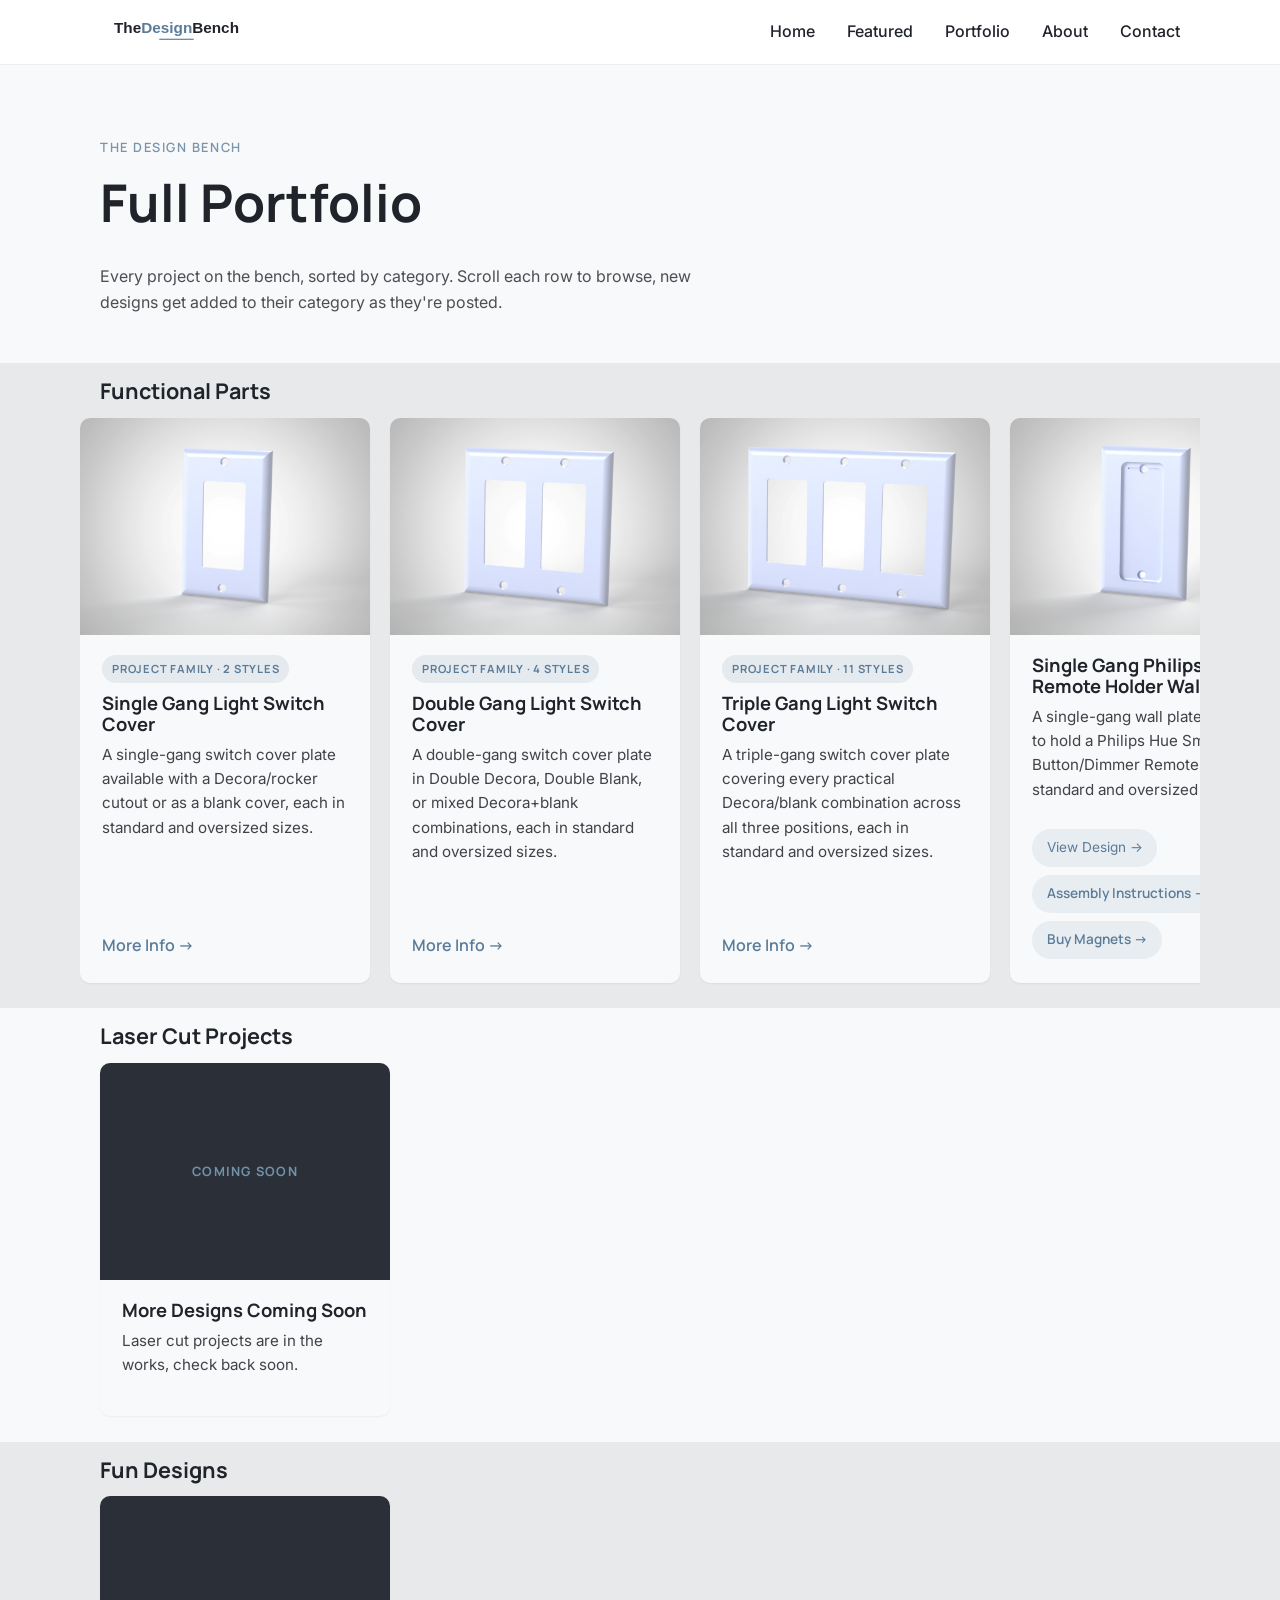
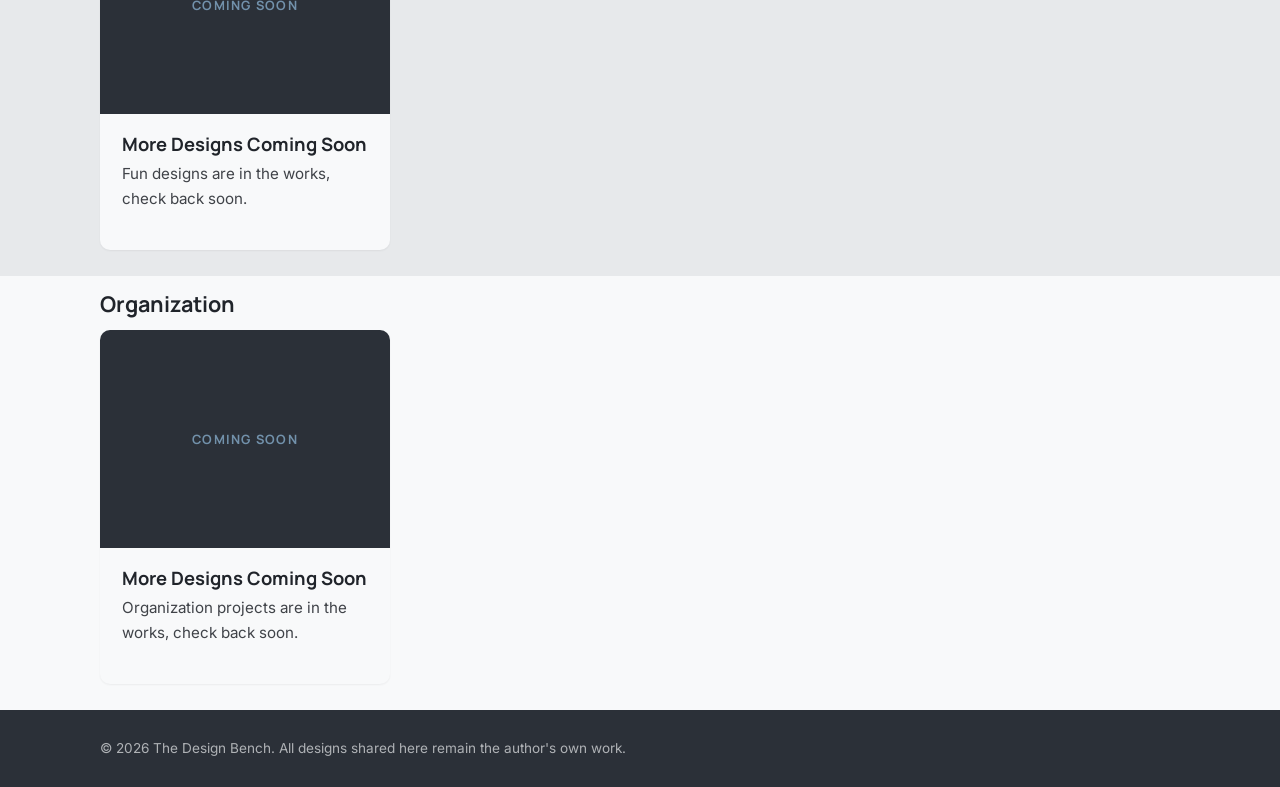
==== portfolio.html @ 6ef4372c "Style View Design/Assembly Instructions/Buy Magnets as separated pill buttons Add a .card-actions co" ====
<!DOCTYPE html>
<html lang="en">
<head>
  <meta charset="UTF-8">
  <meta name="viewport" content="width=device-width, initial-scale=1.0">
  <title>Full Portfolio — The Design Bench</title>
  <meta name="description" content="Every Design Bench project, organized by category — functional parts, laser cuts, fun designs, and organization.">

  <!-- Keep this <head> in sync with index.html (favicon + font links) -->
  <link rel="icon" type="image/svg+xml" href="assets/favicon.svg">
  <link rel="icon" type="image/x-icon" href="assets/favicon.ico">

  <link rel="preconnect" href="https://fonts.googleapis.com">
  <link rel="preconnect" href="https://fonts.gstatic.com" crossorigin>
  <link href="https://fonts.googleapis.com/css2?family=Manrope:wght@500;600;700&family=Inter:wght@400;500;600&display=swap" rel="stylesheet">

  <link rel="stylesheet" href="style.css">
</head>
<body>

  <!-- =========================== HEADER =========================== -->
  <!-- Same header as index.html, but nav links point back to index.html's
       anchor sections since this is a separate page. Keep both headers
       in sync if you change nav items. -->
  <header class="site-header">
    <div class="wrap header-inner">
      <a href="index.html" class="brand" aria-label="The Design Bench — home">
        <img src="assets/logo.svg" alt="The Design Bench" class="brand-logo" width="400" height="120">
      </a>

      <button class="nav-toggle" id="navToggle" aria-expanded="false" aria-controls="siteNav" aria-label="Toggle navigation menu">
        <span></span><span></span><span></span>
      </button>

      <nav class="site-nav" id="siteNav">
        <a href="index.html#home">Home</a>
        <a href="index.html#projects">Featured</a>
        <a href="portfolio.html" aria-current="page">Portfolio</a>
        <a href="index.html#about">About</a>
        <a href="index.html#contact">Contact</a>
      </nav>
    </div>
  </header>

  <main>

    <section class="portfolio-hero">
      <div class="wrap">
        <p class="eyebrow">The Design Bench</p>
        <h1>Full Portfolio</h1>
        <p>Every project on the bench, sorted by category. Scroll each row to browse, new designs get added to their category as they're posted.</p>
      </div>
    </section>

    <!-- ================================================================
         CATEGORY ROW — REPEATABLE COMPONENT
         ================================================================
         To add a new category, copy one entire <section class="portfolio-row">
         block (from <section> to its closing </section>) and paste it as a
         new sibling below, then:
           1. change the <h2> category name
           2. replace the cards inside .row-track with that category's projects

         Each card inside a row is the SAME project-card component used on
         the homepage (image, title, 2-3 sentence description, "View Design"
         platform picker) — copy one <article class="project-card"> block to
         add another project to a category. See index.html for the full
         breakdown of what to swap inside a card.

         MULTI-LISTING "PROJECT FAMILY" CARDS
         For a project that's really a family of many files/posts (see the
         "Light Switch Plate Family" card below), skip the platform picker
         and use a family-tag + a plain "More Info" link to a dedicated page
         under /projects/ instead — copy projects/light-switch-family.html
         for the pattern.
         ================================================================ -->

    <!-- CATEGORY: Functional Parts -->
    <section class="portfolio-row">
      <div class="wrap">
        <h2>Functional Parts</h2>
      </div>
      <div class="row-scroll">
        <div class="row-track">

          <!-- PROJECT CARD — Single Gang Light Switch Cover (family card, see
               projects/single-gang-light-switch-cover.html for the full listing) -->
          <article class="project-card">
            <div class="project-image">
              <img src="assets/images/single-gang-decora-cover.jpg" alt="Single Gang Light Switch Cover — Decora/rocker cutout render" width="800" height="600" loading="lazy">
            </div>
            <div class="project-body">
              <span class="family-tag">Project Family · 2 Styles</span>
              <h3>Single Gang Light Switch Cover</h3>
              <p class="project-desc">A single-gang switch cover plate available with a Decora/rocker cutout or as a blank cover, each in standard and oversized sizes.</p>
              <a href="projects/single-gang-light-switch-cover.html" class="project-link">More Info →</a>
            </div>
          </article>

          <!-- PROJECT CARD — Double Gang Light Switch Cover (family card, see
               projects/double-gang-light-switch-cover.html for the full listing) -->
          <article class="project-card">
            <div class="project-image">
              <img src="assets/images/double-gang-decora-cover.jpg" alt="Double Gang Light Switch Cover — Double Decora render" width="800" height="600" loading="lazy">
            </div>
            <div class="project-body">
              <span class="family-tag">Project Family · 4 Styles</span>
              <h3>Double Gang Light Switch Cover</h3>
              <p class="project-desc">A double-gang switch cover plate in Double Decora, Double Blank, or mixed Decora+blank combinations, each in standard and oversized sizes.</p>
              <a href="projects/double-gang-light-switch-cover.html" class="project-link">More Info →</a>
            </div>
          </article>

          <!-- PROJECT CARD — Triple Gang Light Switch Cover (family card, see
               projects/triple-gang-light-switch-cover.html for the full listing) -->
          <article class="project-card">
            <div class="project-image">
              <img src="assets/images/triple-gang-triple-decora-cover.jpg" alt="Triple Gang Light Switch Cover, Triple Decora render" width="800" height="600" loading="lazy">
            </div>
            <div class="project-body">
              <span class="family-tag">Project Family · 11 Styles</span>
              <h3>Triple Gang Light Switch Cover</h3>
              <p class="project-desc">A triple-gang switch cover plate covering every practical Decora/blank combination across all three positions, each in standard and oversized sizes.</p>
              <a href="projects/triple-gang-light-switch-cover.html" class="project-link">More Info →</a>
            </div>
          </article>

          <!-- PROJECT CARD — Single Gang Philips Hue Remote Holder Wall Plate
               (standalone design, single listing per platform) -->
          <article class="project-card">
            <div class="project-image">
              <img src="assets/images/single-gang-hue-remote-holder-cover.jpg" alt="Single Gang Philips Hue Remote Holder Wall Plate render" width="800" height="600" loading="lazy">
            </div>
            <div class="project-body">
              <h3>Single Gang Philips Hue Remote Holder Wall Plate</h3>
              <p class="project-desc">A single-gang wall plate designed to hold a Philips Hue Smart Button/Dimmer Remote, in standard and oversized sizes.</p>
              <div class="card-actions">
                <div class="view-design">
                  <button type="button" class="project-link view-design-btn" aria-haspopup="true" aria-expanded="false">View Design →</button>
                  <ul class="platform-menu">
                    <li><a href="https://cults3d.com/en/3d-model/home/single-gang-philips-hue-remote-holder-wall-plate" target="_blank" rel="noopener">Cults3D</a></li>
                    <li><a href="https://www.printables.com/model/1781356-single-gang-philips-hue-remote-holder-standard-ove/files" target="_blank" rel="noopener">Printables</a></li>
                    <li><a href="https://thangs.com/designer/TheDesignBench/3d-model/Single%20Gang%20Hue%20Remote%20Holder%20%28Std%2BOversized%29-1575086" target="_blank" rel="noopener">Thangs</a></li>
                  </ul>
                </div>
                <a href="assets/guides/hue-remote-magnet-assembly-guide.pdf" class="project-link" target="_blank" rel="noopener">Assembly Instructions →</a>
                <a href="https://www.amazon.ca/Magnets-Crafts-Multi-Use-Refrigerator-Whiteboards/dp/B0CQR8P3ND" class="project-link" target="_blank" rel="noopener">Buy Magnets →</a>
              </div>
            </div>
          </article>

          <!-- PROJECT CARD — Double Gang Philips Hue Remote Holder Wall Plate
               (family card, see projects/double-gang-hue-remote-holder.html
               for the full listing) -->
          <article class="project-card">
            <div class="project-image">
              <img src="assets/images/double-gang-hue-decora-cover.jpg" alt="Double Gang Philips Hue Remote Holder, Decora + Hue Holder render" width="800" height="600" loading="lazy">
            </div>
            <div class="project-body">
              <span class="family-tag">Project Family · 3 Styles</span>
              <h3>Double Gang Philips Hue Remote Holder Wall Plate</h3>
              <p class="project-desc">A double-gang wall plate combining a Philips Hue Remote holder with a blank or Decora cutout side, in standard and oversized sizes.</p>
              <a href="projects/double-gang-hue-remote-holder.html" class="project-link">More Info →</a>
            </div>
          </article>

        </div>
      </div>
    </section>

    <!-- CATEGORY: Laser Cut Projects -->
    <section class="portfolio-row">
      <div class="wrap">
        <h2>Laser Cut Projects</h2>
      </div>
      <div class="row-scroll">
        <div class="row-track">

          <!-- COMING SOON — no real laser cut projects posted yet; replace with
               real project-card entries as they're ready. -->
          <article class="project-card">
            <div class="project-image project-image--soon">
              <span class="soon-label">Coming Soon</span>
            </div>
            <div class="project-body">
              <h3>More Designs Coming Soon</h3>
              <p class="project-desc">Laser cut projects are in the works, check back soon.</p>
            </div>
          </article>

        </div>
      </div>
    </section>

    <!-- CATEGORY: Fun Designs -->
    <section class="portfolio-row">
      <div class="wrap">
        <h2>Fun Designs</h2>
      </div>
      <div class="row-scroll">
        <div class="row-track">

          <!-- COMING SOON — no real fun designs posted yet; replace with real
               project-card entries as they're ready. -->
          <article class="project-card">
            <div class="project-image project-image--soon">
              <span class="soon-label">Coming Soon</span>
            </div>
            <div class="project-body">
              <h3>More Designs Coming Soon</h3>
              <p class="project-desc">Fun designs are in the works, check back soon.</p>
            </div>
          </article>

        </div>
      </div>
    </section>

    <!-- CATEGORY: Organization -->
    <section class="portfolio-row">
      <div class="wrap">
        <h2>Organization</h2>
      </div>
      <div class="row-scroll">
        <div class="row-track">

          <!-- COMING SOON — no real organization projects posted yet; replace
               with real project-card entries as they're ready. -->
          <article class="project-card">
            <div class="project-image project-image--soon">
              <span class="soon-label">Coming Soon</span>
            </div>
            <div class="project-body">
              <h3>More Designs Coming Soon</h3>
              <p class="project-desc">Organization projects are in the works, check back soon.</p>
            </div>
          </article>

        </div>
      </div>
    </section>

  </main>

  <footer class="site-footer">
    <div class="wrap">
      <p>&copy; <span id="year"></span> The Design Bench. All designs shared here remain the author's own work.</p>
    </div>
  </footer>

  <script src="script.js"></script>
</body>
</html>
---- style.css ----
/* ==========================================================================
   The Design Bench — stylesheet
   Mobile-first. Breakpoints widen the layout as space allows.
   ========================================================================== */

:root {
  /* ---- Brand tokens ---- */
  --slate-ink: #20242A;         /* primary dark / text */
  --slate-ink-raised: #2B3038;  /* dark surface elevation */
  --bench-blue: #5B7C99;        /* accent on light backgrounds */
  --bench-blue-light: #7FA3C0;  /* accent on dark backgrounds */
  --paper: #F8F9FA;             /* primary light background */
  --paper-warm: #E7E9EB;        /* deeper off-white — section tint + text on dark */

  /* ---- Type ---- */
  --font-heading: 'Manrope', 'Segoe UI', Arial, sans-serif;
  --font-body: 'Inter', 'Segoe UI', Arial, sans-serif;

  /* ---- Layout ---- */
  --wrap-max: 1120px;
  --gutter: 1.25rem;
  --radius: 10px;
}

/* ---- Reset ---- */
*, *::before, *::after { box-sizing: border-box; }
html, body { margin: 0; padding: 0; }
img { max-width: 100%; display: block; }
a { color: inherit; }
ul { list-style: none; margin: 0; padding: 0; }

html {
  scroll-behavior: smooth;
  -webkit-text-size-adjust: 100%;
}

body {
  font-family: var(--font-body);
  background: var(--paper);
  color: var(--slate-ink);
  line-height: 1.6;
  font-size: 16px;
}

h1, h2, h3 {
  font-family: var(--font-heading);
  line-height: 1.15;
  margin: 0 0 0.6em;
  color: var(--slate-ink);
}

h1 { font-size: clamp(2rem, 5vw + 1rem, 3.25rem); }
h2 { font-size: clamp(1.5rem, 3vw + 1rem, 2.25rem); }
h3 { font-size: 1.15rem; margin-bottom: 0.4em; }

p { margin: 0 0 1em; }

.wrap {
  max-width: var(--wrap-max);
  margin: 0 auto;
  padding: 0 var(--gutter);
}

section { padding: clamp(3rem, 6vw, 5.5rem) 0; }

.eyebrow {
  font-family: var(--font-heading);
  text-transform: uppercase;
  letter-spacing: 0.12em;
  font-size: 0.8rem;
  color: var(--bench-blue);
  margin-bottom: 1rem;
  font-weight: 600;
}

.section-lede {
  max-width: 60ch;
  color: var(--slate-ink);
  opacity: 0.8;
}

/* ---- Buttons ---- */
.btn {
  display: inline-block;
  font-family: var(--font-heading);
  font-weight: 600;
  text-decoration: none;
  padding: 0.85rem 1.6rem;
  border-radius: var(--radius);
  transition: transform 0.15s ease, background-color 0.15s ease;
}

.btn-primary {
  background: var(--slate-ink);
  color: var(--paper-warm);
}

.btn-primary:hover {
  background: var(--bench-blue);
  transform: translateY(-1px);
}

/* ---- Disabled state — for CTAs that aren't live yet (e.g. email). ---- */
.btn-disabled {
  opacity: 0.55;
  cursor: not-allowed;
  pointer-events: none;
}

.btn-disabled:hover {
  transform: none;
}

/* ==========================================================================
   Header / Nav
   ========================================================================== */

.site-header {
  position: sticky;
  top: 0;
  z-index: 20;
  background: #FFFFFF;
  border-bottom: 1px solid rgba(32, 36, 42, 0.08);
}

.header-inner {
  display: flex;
  align-items: center;
  justify-content: space-between;
  padding-top: 0.55rem;
  padding-bottom: 0.55rem;
}

.brand { display: inline-flex; align-items: center; text-decoration: none; }
.brand-logo { height: 38px; width: auto; }

@media (min-width: 720px) {
  .brand-logo { height: 46px; }
}

.nav-toggle {
  display: flex;
  flex-direction: column;
  justify-content: center;
  gap: 5px;
  width: 40px;
  height: 40px;
  background: none;
  border: none;
  cursor: pointer;
  padding: 0;
}

.nav-toggle span {
  display: block;
  height: 2px;
  background: var(--slate-ink);
  border-radius: 2px;
  transition: transform 0.2s ease, opacity 0.2s ease;
}

.nav-toggle[aria-expanded="true"] span:nth-child(1) { transform: translateY(7px) rotate(45deg); }
.nav-toggle[aria-expanded="true"] span:nth-child(2) { opacity: 0; }
.nav-toggle[aria-expanded="true"] span:nth-child(3) { transform: translateY(-7px) rotate(-45deg); }

.site-nav {
  position: absolute;
  top: 100%;
  left: 0;
  right: 0;
  display: flex;
  flex-direction: column;
  background: #FFFFFF;
  border-bottom: 1px solid rgba(32, 36, 42, 0.08);
  max-height: 0;
  overflow: hidden;
  transition: max-height 0.25s ease;
}

.site-nav.is-open { max-height: 260px; }

.site-nav a {
  padding: 0.9rem var(--gutter);
  text-decoration: none;
  font-weight: 500;
  border-top: 1px solid rgba(32, 36, 42, 0.06);
}

.site-nav a:hover { color: var(--bench-blue); }

@media (min-width: 720px) {
  .nav-toggle { display: none; }

  .site-nav {
    position: static;
    flex-direction: row;
    gap: 2rem;
    max-height: none;
    overflow: visible;
    background: none;
    border: none;
  }

  .site-nav a {
    padding: 0;
    border: none;
  }
}

/* ==========================================================================
   Hero
   ========================================================================== */

.hero {
  padding-top: clamp(3.5rem, 8vw, 6rem);
  padding-bottom: clamp(3rem, 6vw, 5rem);
}

.hero-lede {
  max-width: 62ch;
  font-size: clamp(1rem, 1.5vw + 0.5rem, 1.2rem);
  color: var(--slate-ink);
  opacity: 0.85;
  margin-bottom: 2rem;
}

/* ==========================================================================
   Projects
   ========================================================================== */

.projects {
  background: var(--paper-warm);
}

.project-grid {
  margin-top: 2.5rem;
  display: grid;
  grid-template-columns: 1fr;
  gap: 1.75rem;
}

@media (min-width: 640px) {
  .project-grid { grid-template-columns: repeat(2, 1fr); }
}

@media (min-width: 980px) {
  .project-grid { grid-template-columns: repeat(3, 1fr); }
}

.project-card {
  background: var(--paper);
  border-radius: var(--radius);
  box-shadow: 0 1px 2px rgba(32, 36, 42, 0.06);
  display: flex;
  flex-direction: column;
  transition: transform 0.18s ease, box-shadow 0.18s ease;
}

.project-card:hover {
  transform: translateY(-3px);
  box-shadow: 0 10px 24px rgba(32, 36, 42, 0.12);
}

.project-image {
  aspect-ratio: 4 / 3;
  background: var(--slate-ink-raised);
  overflow: hidden;
  border-radius: var(--radius) var(--radius) 0 0;
}

.project-image img {
  width: 100%;
  height: 100%;
  object-fit: cover;
}

/* ---- "Coming soon" card — replaces placeholder cards in categories/slots
   without real content yet. No fake image or listing links, just a plain
   on-brand placeholder state. ---- */
.project-image--soon {
  display: flex;
  align-items: center;
  justify-content: center;
}

.project-image--soon .soon-label {
  font-family: var(--font-heading);
  font-weight: 700;
  font-size: 0.8rem;
  letter-spacing: 0.1em;
  text-transform: uppercase;
  color: var(--bench-blue-light);
  opacity: 0.85;
}

.project-body {
  padding: 1.25rem 1.4rem 1.5rem;
  display: flex;
  flex-direction: column;
  flex-grow: 1;
}

.project-desc {
  opacity: 0.85;
  font-size: 0.95rem;
  flex-grow: 1;
}

.project-link {
  align-self: flex-start;
  font-family: var(--font-heading);
  font-weight: 600;
  color: var(--bench-blue);
  text-decoration: none;
  margin-top: 0.5rem;
}

.project-link:hover { text-decoration: underline; }

/* ---- Card action buttons — for cards/heroes with more than one CTA
   (View Design + Assembly Instructions + Buy Magnets, etc). Plain
   stacked text links ran together with nothing to separate them, so
   these render as distinct pill buttons instead. ---- */
.card-actions {
  display: flex;
  flex-direction: column;
  align-items: flex-start;
  gap: 0.5rem;
  margin-top: 0.75rem;
}

.card-actions .view-design { margin-top: 0; }

.card-actions .project-link,
.card-actions .view-design-btn {
  display: inline-flex;
  align-items: center;
  margin-top: 0;
  padding: 0.5rem 0.9rem;
  border-radius: 999px;
  background: rgba(91, 124, 153, 0.1);
  font-size: 0.85rem;
  white-space: nowrap;
  transition: background-color 0.15s ease;
}

.card-actions .project-link:hover,
.card-actions .view-design-btn:hover {
  background: rgba(91, 124, 153, 0.2);
  text-decoration: none;
}

/* ---- "Project family" tag — for multi-listing projects that link out to
   a dedicated page (see projects/light-switch-family.html) instead of
   opening the platform picker directly. ---- */
.family-tag {
  display: inline-block;
  align-self: flex-start;
  font-family: var(--font-heading);
  font-size: 0.7rem;
  font-weight: 700;
  letter-spacing: 0.07em;
  text-transform: uppercase;
  color: var(--bench-blue);
  background: rgba(91, 124, 153, 0.12);
  padding: 0.3rem 0.6rem;
  border-radius: 999px;
  margin-bottom: 0.65rem;
}

/* ---- "View Design" platform picker ---- */
.view-design {
  position: relative;
  display: inline-block;
  margin-top: 0.5rem;
}

.view-design-btn {
  background: none;
  border: none;
  padding: 0;
  font: inherit;
  cursor: pointer;
}

.platform-menu {
  position: absolute;
  left: 0;
  top: calc(100% + 8px);
  min-width: 170px;
  background: var(--paper);
  border: 1px solid rgba(32, 36, 42, 0.1);
  border-radius: 8px;
  box-shadow: 0 12px 28px rgba(32, 36, 42, 0.16);
  padding: 0.35rem;
  margin: 0;
  opacity: 0;
  visibility: hidden;
  transform: translateY(-4px);
  transition: opacity 0.15s ease, transform 0.15s ease;
  z-index: 10;
}

.platform-menu.is-open {
  opacity: 1;
  visibility: visible;
  transform: translateY(0);
}

.platform-menu li a {
  display: block;
  padding: 0.55rem 0.75rem;
  border-radius: 6px;
  font-size: 0.92rem;
  font-family: var(--font-body);
  font-weight: 500;
  text-decoration: none;
  color: var(--slate-ink);
}

.platform-menu li a:hover {
  background: var(--paper-warm);
  color: var(--bench-blue);
}

/* ---- "See the Full Portfolio" CTA banner (spans the full grid width) ---- */
.project-card--cta {
  grid-column: 1 / -1;
  background: var(--slate-ink);
  color: var(--paper-warm);
  display: flex;
  flex-direction: column;
  align-items: flex-start;
  gap: 1.1rem;
  padding: 1.85rem 2rem;
}

.project-card--cta .project-cta-text h3 {
  color: var(--paper-warm);
  margin-bottom: 0.35rem;
}

.project-card--cta .project-cta-text .project-desc {
  opacity: 0.8;
  margin: 0;
  max-width: 55ch;
}

.btn-cta {
  background: var(--bench-blue-light);
  color: var(--slate-ink);
  white-space: nowrap;
  flex-shrink: 0;
}

.btn-cta:hover {
  background: var(--paper-warm);
}

@media (min-width: 720px) {
  .project-card--cta {
    flex-direction: row;
    align-items: center;
    justify-content: space-between;
    gap: 2rem;
  }
}

/* ==========================================================================
   About
   ========================================================================== */

.about p {
  max-width: 68ch;
}

/* ==========================================================================
   Contact
   ========================================================================== */

.contact {
  background: var(--slate-ink);
  color: var(--paper-warm);
}

.contact h2 { color: var(--paper-warm); }

.contact .section-lede {
  color: var(--paper-warm);
  opacity: 0.75;
}

.contact-actions {
  display: flex;
  flex-wrap: wrap;
  gap: 1rem;
  margin-top: 0.5rem;
}

.contact .btn-primary {
  background: var(--bench-blue-light);
  color: var(--slate-ink);
}

.contact .btn-primary:hover {
  background: var(--paper-warm);
}

.social-links {
  display: flex;
  flex-wrap: wrap;
  gap: 1.5rem;
  margin-top: 2.5rem;
  padding-top: 1.5rem;
  border-top: 1px solid rgba(245, 246, 247, 0.15);
}

.social-links a {
  text-decoration: none;
  font-weight: 500;
  color: var(--paper-warm);
  opacity: 0.85;
}

.social-links a:hover {
  color: var(--bench-blue-light);
  opacity: 1;
}

/* ==========================================================================
   Footer
   ========================================================================== */

.site-footer {
  background: var(--slate-ink-raised);
  color: var(--paper-warm);
  padding: 1.75rem 0;
  font-size: 0.85rem;
}

.site-footer p {
  margin: 0;
  opacity: 0.7;
}

/* ==========================================================================
   Portfolio page — Netflix-style horizontally scrolling category rows
   ========================================================================== */

.portfolio-hero {
  padding-top: clamp(3rem, 6vw, 4.5rem);
  padding-bottom: clamp(1.5rem, 3vw, 2rem);
}

.portfolio-hero p {
  max-width: 60ch;
  opacity: 0.8;
}

/* ---- Hero split — description next to the print spec box, side by side
   on wider screens, stacked on mobile. ---- */
.hero-split {
  display: grid;
  grid-template-columns: 1fr;
  gap: 1.5rem;
  align-items: start;
  margin-top: 1rem;
}

@media (min-width: 720px) {
  .hero-split {
    grid-template-columns: 1fr 1fr;
  }
}

.hero-split p { margin: 0; }

/* ---- Print/design spec box — for family pages that pull print settings
   out of the description into their own reference block. ---- */
.spec-box {
  background: var(--paper);
  border: 1px solid rgba(32, 36, 42, 0.1);
  border-radius: var(--radius);
  padding: 1.25rem 1.5rem;
  max-width: 46rem;
}

.hero-split .spec-box {
  margin: 0;
  max-width: none;
}

.spec-box h2 {
  font-family: var(--font-heading);
  font-size: 0.8rem;
  font-weight: 700;
  letter-spacing: 0.07em;
  text-transform: uppercase;
  color: var(--bench-blue);
  margin: 0 0 0.85rem;
}

.spec-list {
  display: grid;
  grid-template-columns: auto 1fr;
  column-gap: 1.5rem;
  row-gap: 0.5rem;
  margin: 0;
}

.spec-list dt {
  font-family: var(--font-heading);
  font-weight: 600;
  white-space: nowrap;
}

.spec-list dd {
  margin: 0;
  opacity: 0.8;
}

.portfolio-row {
  padding: 1rem 0;
}

.portfolio-row:nth-child(even) {
  background: var(--paper-warm);
}

.portfolio-row h2 {
  font-size: 1.35rem;
  margin-bottom: 0.85rem;
}

/* The scroll container itself carries the .wrap sizing (max-width + gutter
   padding) so the row's left edge always lines up with the heading above
   it, and so it always overflows consistently (guaranteeing the "scroll
   over" affordance) rather than only overflowing on narrow screens. */
.row-scroll {
  max-width: var(--wrap-max);
  margin: 0 auto;
  padding: 0 var(--gutter) 0.6rem;
  overflow-x: auto;
  /* Explicit, because leaving overflow-y unset lets browsers silently force
     it to "auto" too (the two axes aren't independent unless both are set)
     — any hairline sub-pixel overflow (hover lift, shadow bleed) was enough
     to trigger an unwanted vertical scrollbar on the row itself. */
  overflow-y: hidden;
  scroll-behavior: auto;
  /* "none" (not just "contain") also disables the native elastic bounce
     past the start/end of the row on trackpads and touch — scrollLeft 0
     is a hard stop, not a rubber-band edge. */
  overscroll-behavior-x: none;
  -webkit-overflow-scrolling: touch;
  scroll-snap-type: x proximity;
  scrollbar-width: thin;
  scrollbar-color: transparent transparent;
  transition: scrollbar-color 0.2s ease;
}

.row-scroll:hover,
.row-scroll:focus-within {
  scrollbar-color: var(--bench-blue) transparent;
}

.row-scroll::-webkit-scrollbar { height: 6px; }
.row-scroll::-webkit-scrollbar-track { background: transparent; }
.row-scroll::-webkit-scrollbar-thumb { background: transparent; border-radius: 999px; }

.row-scroll:hover::-webkit-scrollbar-thumb,
.row-scroll:focus-within::-webkit-scrollbar-thumb {
  background: var(--bench-blue);
}

.row-track {
  display: flex;
  gap: 1.25rem;
  width: max-content;
}

.row-track .project-card {
  flex: 0 0 260px;
  width: 260px;
  scroll-snap-align: start;
}

@media (min-width: 640px) {
  .row-track .project-card { flex-basis: 290px; width: 290px; }
}
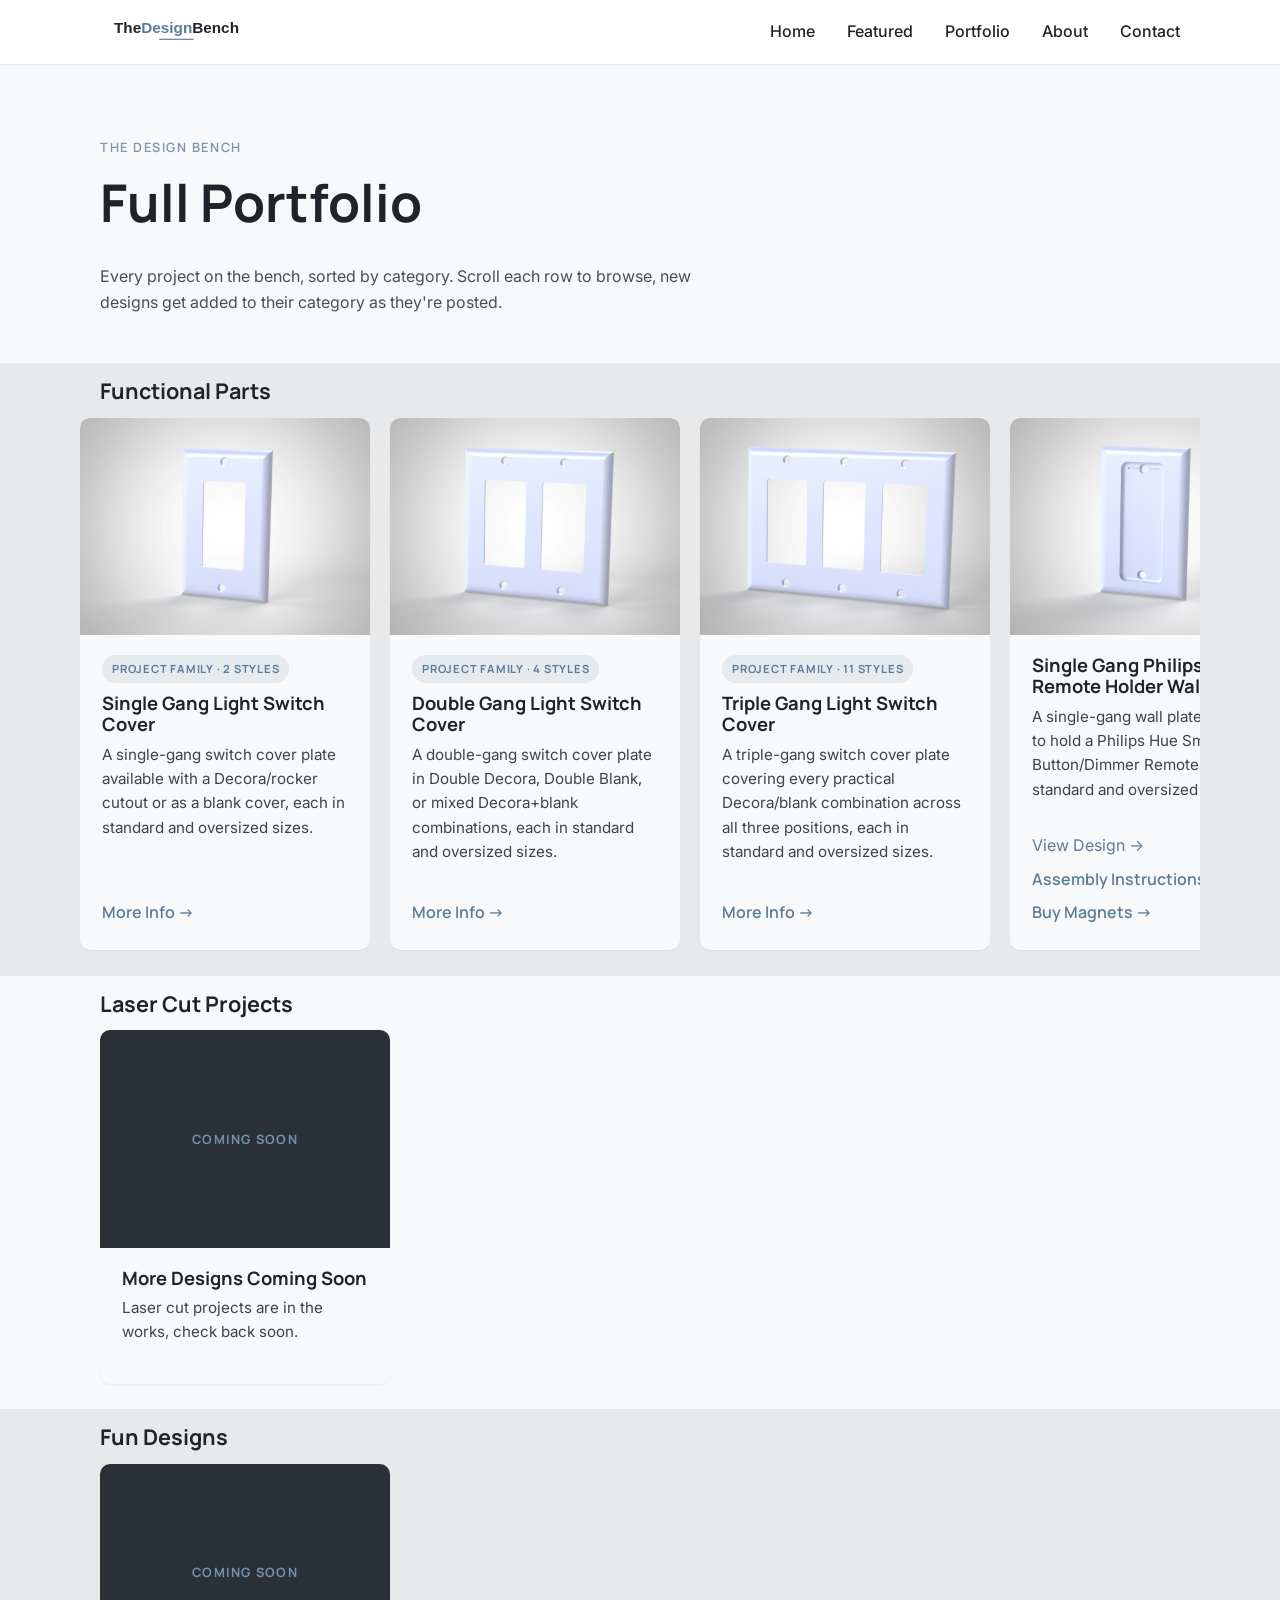
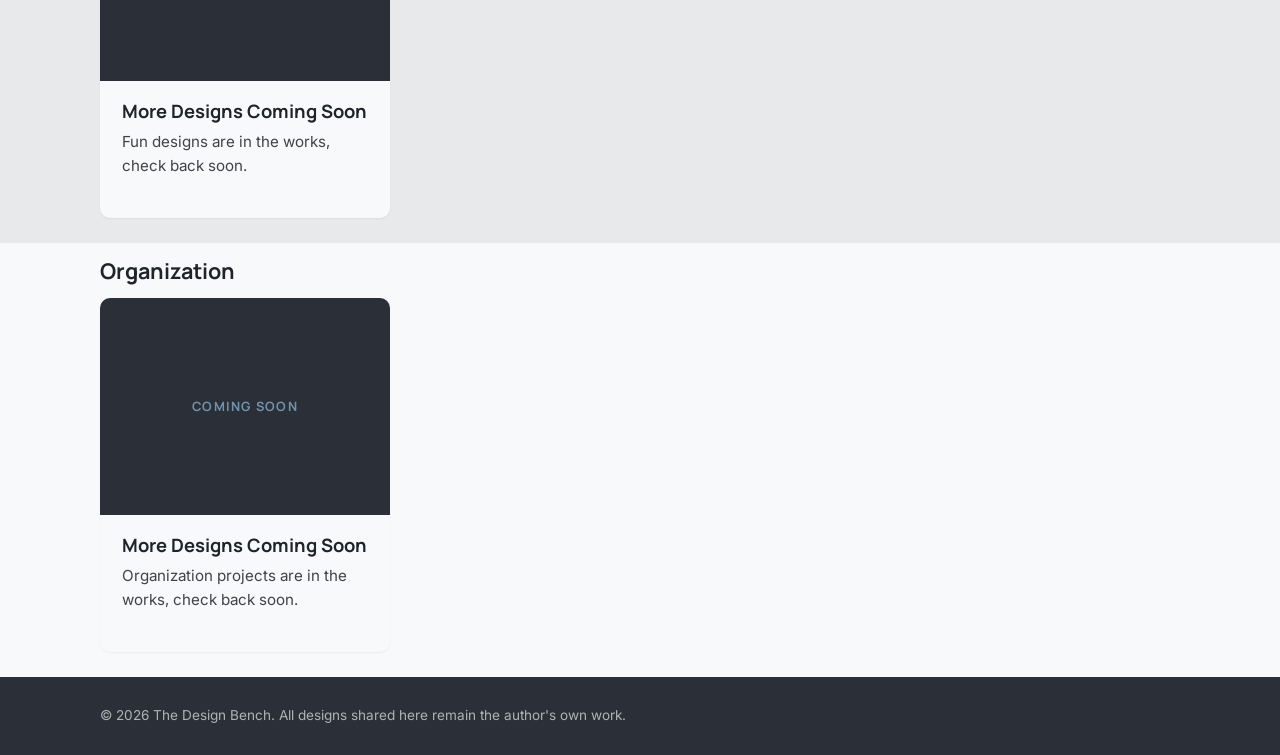
==== commit 6ea3b784: "Revert card version to plain stacked links, keep pill buttons in a row on family page - Single Gang " ====
--- a/portfolio.html
+++ b/portfolio.html
@@ -134,18 +134,16 @@
             <div class="project-body">
               <h3>Single Gang Philips Hue Remote Holder Wall Plate</h3>
               <p class="project-desc">A single-gang wall plate designed to hold a Philips Hue Smart Button/Dimmer Remote, in standard and oversized sizes.</p>
-              <div class="card-actions">
-                <div class="view-design">
-                  <button type="button" class="project-link view-design-btn" aria-haspopup="true" aria-expanded="false">View Design →</button>
-                  <ul class="platform-menu">
-                    <li><a href="https://cults3d.com/en/3d-model/home/single-gang-philips-hue-remote-holder-wall-plate" target="_blank" rel="noopener">Cults3D</a></li>
-                    <li><a href="https://www.printables.com/model/1781356-single-gang-philips-hue-remote-holder-standard-ove/files" target="_blank" rel="noopener">Printables</a></li>
-                    <li><a href="https://thangs.com/designer/TheDesignBench/3d-model/Single%20Gang%20Hue%20Remote%20Holder%20%28Std%2BOversized%29-1575086" target="_blank" rel="noopener">Thangs</a></li>
-                  </ul>
-                </div>
-                <a href="assets/guides/hue-remote-magnet-assembly-guide.pdf" class="project-link" target="_blank" rel="noopener">Assembly Instructions →</a>
-                <a href="https://www.amazon.ca/Magnets-Crafts-Multi-Use-Refrigerator-Whiteboards/dp/B0CQR8P3ND" class="project-link" target="_blank" rel="noopener">Buy Magnets →</a>
+              <div class="view-design">
+                <button type="button" class="project-link view-design-btn" aria-haspopup="true" aria-expanded="false">View Design →</button>
+                <ul class="platform-menu">
+                  <li><a href="https://cults3d.com/en/3d-model/home/single-gang-philips-hue-remote-holder-wall-plate" target="_blank" rel="noopener">Cults3D</a></li>
+                  <li><a href="https://www.printables.com/model/1781356-single-gang-philips-hue-remote-holder-standard-ove/files" target="_blank" rel="noopener">Printables</a></li>
+                  <li><a href="https://thangs.com/designer/TheDesignBench/3d-model/Single%20Gang%20Hue%20Remote%20Holder%20%28Std%2BOversized%29-1575086" target="_blank" rel="noopener">Thangs</a></li>
+                </ul>
               </div>
+              <a href="assets/guides/hue-remote-magnet-assembly-guide.pdf" class="project-link" target="_blank" rel="noopener">Assembly Instructions →</a>
+              <a href="https://www.amazon.ca/Magnets-Crafts-Multi-Use-Refrigerator-Whiteboards/dp/B0CQR8P3ND" class="project-link" target="_blank" rel="noopener">Buy Magnets →</a>
             </div>
           </article>
 
--- a/style.css
+++ b/style.css
@@ -317,15 +317,16 @@
 
 .project-link:hover { text-decoration: underline; }
 
-/* ---- Card action buttons — for cards/heroes with more than one CTA
-   (View Design + Assembly Instructions + Buy Magnets, etc). Plain
-   stacked text links ran together with nothing to separate them, so
-   these render as distinct pill buttons instead. ---- */
+/* ---- Card action buttons — for heroes with more than one CTA (View
+   Design + Assembly Instructions + Buy Magnets, etc). Plain text links
+   in a row ran together with nothing to separate them, so these render
+   as distinct pill buttons instead, wrapping to new lines as needed. ---- */
 .card-actions {
   display: flex;
-  flex-direction: column;
-  align-items: flex-start;
-  gap: 0.5rem;
+  flex-direction: row;
+  flex-wrap: wrap;
+  align-items: center;
+  gap: 0.75rem;
   margin-top: 0.75rem;
 }
 
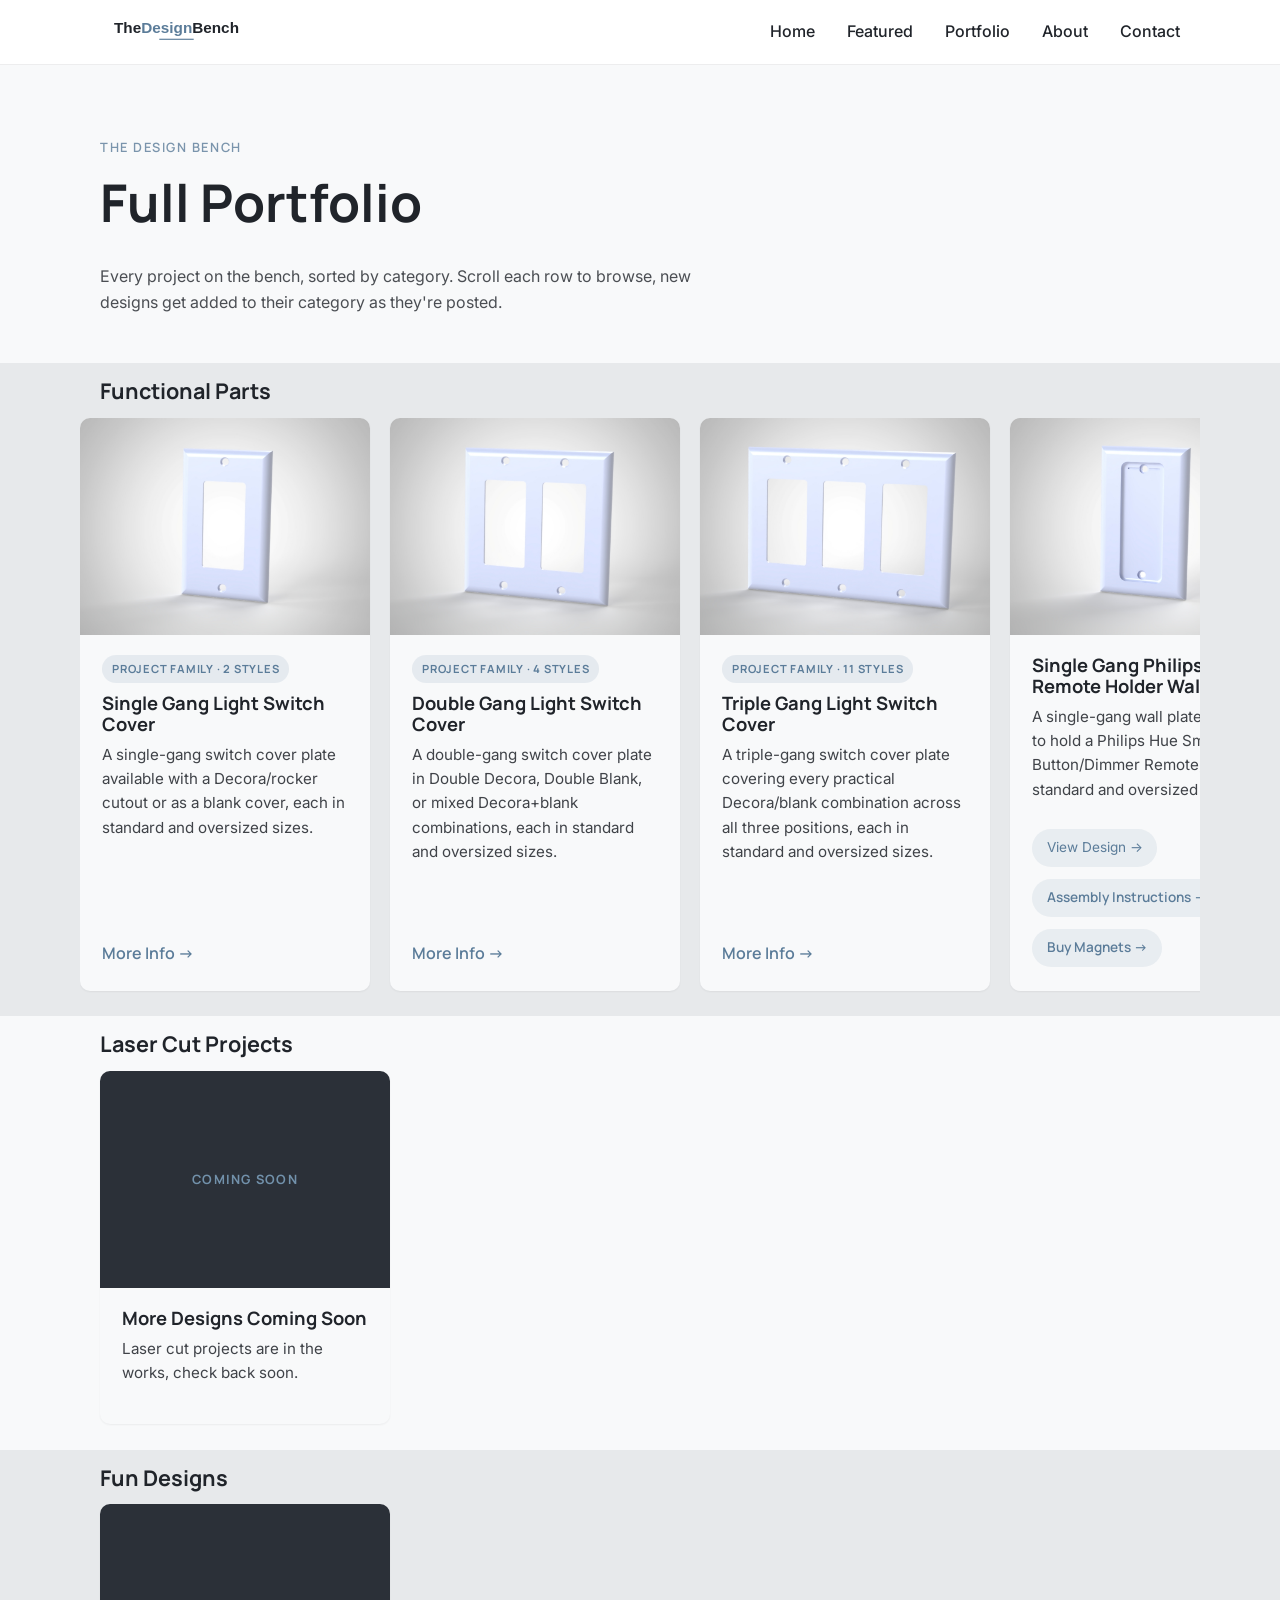
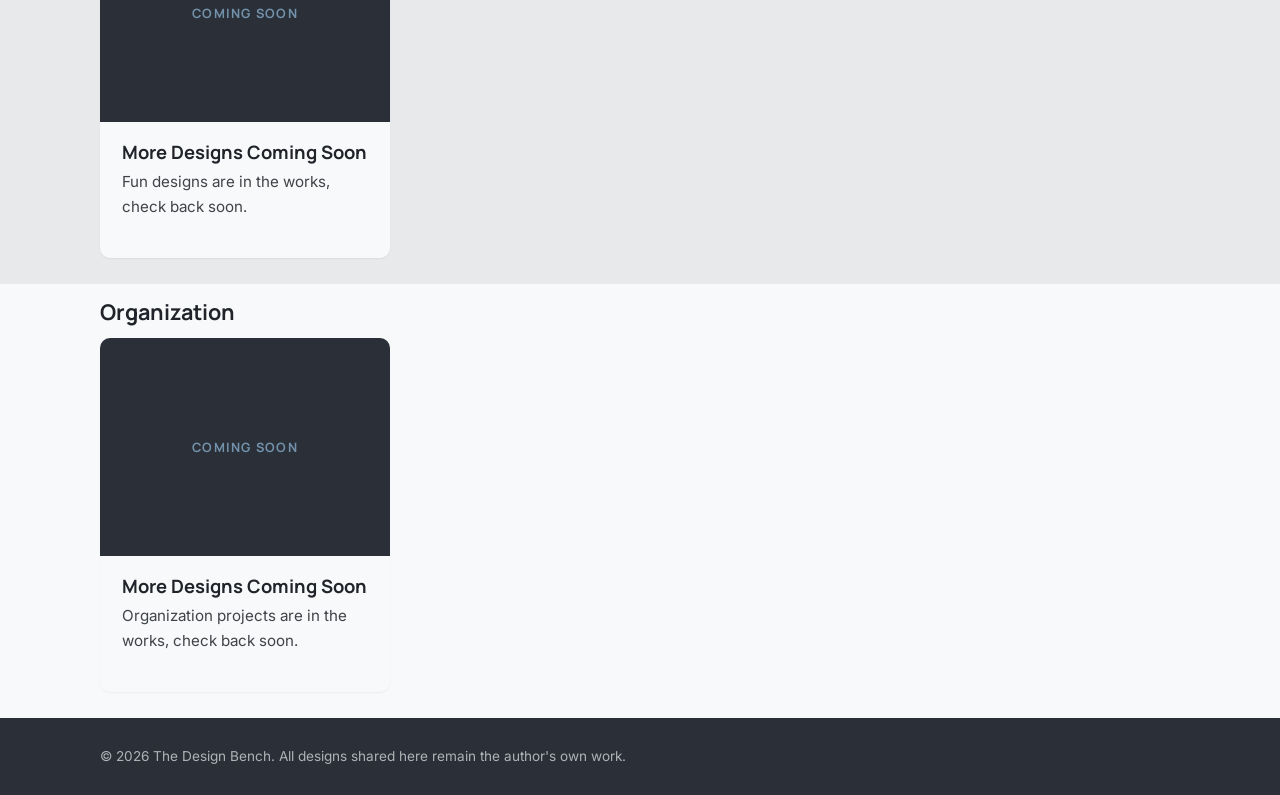
==== commit ab3a0d1e: "Restore pill-box .card-actions styling on the Hue Remote Holder cards Re-applies the separated pill-" ====
--- a/portfolio.html
+++ b/portfolio.html
@@ -134,16 +134,18 @@
             <div class="project-body">
               <h3>Single Gang Philips Hue Remote Holder Wall Plate</h3>
               <p class="project-desc">A single-gang wall plate designed to hold a Philips Hue Smart Button/Dimmer Remote, in standard and oversized sizes.</p>
-              <div class="view-design">
-                <button type="button" class="project-link view-design-btn" aria-haspopup="true" aria-expanded="false">View Design →</button>
-                <ul class="platform-menu">
-                  <li><a href="https://cults3d.com/en/3d-model/home/single-gang-philips-hue-remote-holder-wall-plate" target="_blank" rel="noopener">Cults3D</a></li>
-                  <li><a href="https://www.printables.com/model/1781356-single-gang-philips-hue-remote-holder-standard-ove/files" target="_blank" rel="noopener">Printables</a></li>
-                  <li><a href="https://thangs.com/designer/TheDesignBench/3d-model/Single%20Gang%20Hue%20Remote%20Holder%20%28Std%2BOversized%29-1575086" target="_blank" rel="noopener">Thangs</a></li>
-                </ul>
+              <div class="card-actions">
+                <div class="view-design">
+                  <button type="button" class="project-link view-design-btn" aria-haspopup="true" aria-expanded="false">View Design →</button>
+                  <ul class="platform-menu">
+                    <li><a href="https://cults3d.com/en/3d-model/home/single-gang-philips-hue-remote-holder-wall-plate" target="_blank" rel="noopener">Cults3D</a></li>
+                    <li><a href="https://www.printables.com/model/1781356-single-gang-philips-hue-remote-holder-standard-ove/files" target="_blank" rel="noopener">Printables</a></li>
+                    <li><a href="https://thangs.com/designer/TheDesignBench/3d-model/Single%20Gang%20Hue%20Remote%20Holder%20%28Std%2BOversized%29-1575086" target="_blank" rel="noopener">Thangs</a></li>
+                  </ul>
+                </div>
+                <a href="assets/guides/hue-remote-magnet-assembly-guide.pdf" class="project-link" target="_blank" rel="noopener">Assembly Instructions →</a>
+                <a href="https://www.amazon.ca/Magnets-Crafts-Multi-Use-Refrigerator-Whiteboards/dp/B0CQR8P3ND" class="project-link" target="_blank" rel="noopener">Buy Magnets →</a>
               </div>
-              <a href="assets/guides/hue-remote-magnet-assembly-guide.pdf" class="project-link" target="_blank" rel="noopener">Assembly Instructions →</a>
-              <a href="https://www.amazon.ca/Magnets-Crafts-Multi-Use-Refrigerator-Whiteboards/dp/B0CQR8P3ND" class="project-link" target="_blank" rel="noopener">Buy Magnets →</a>
             </div>
           </article>
 
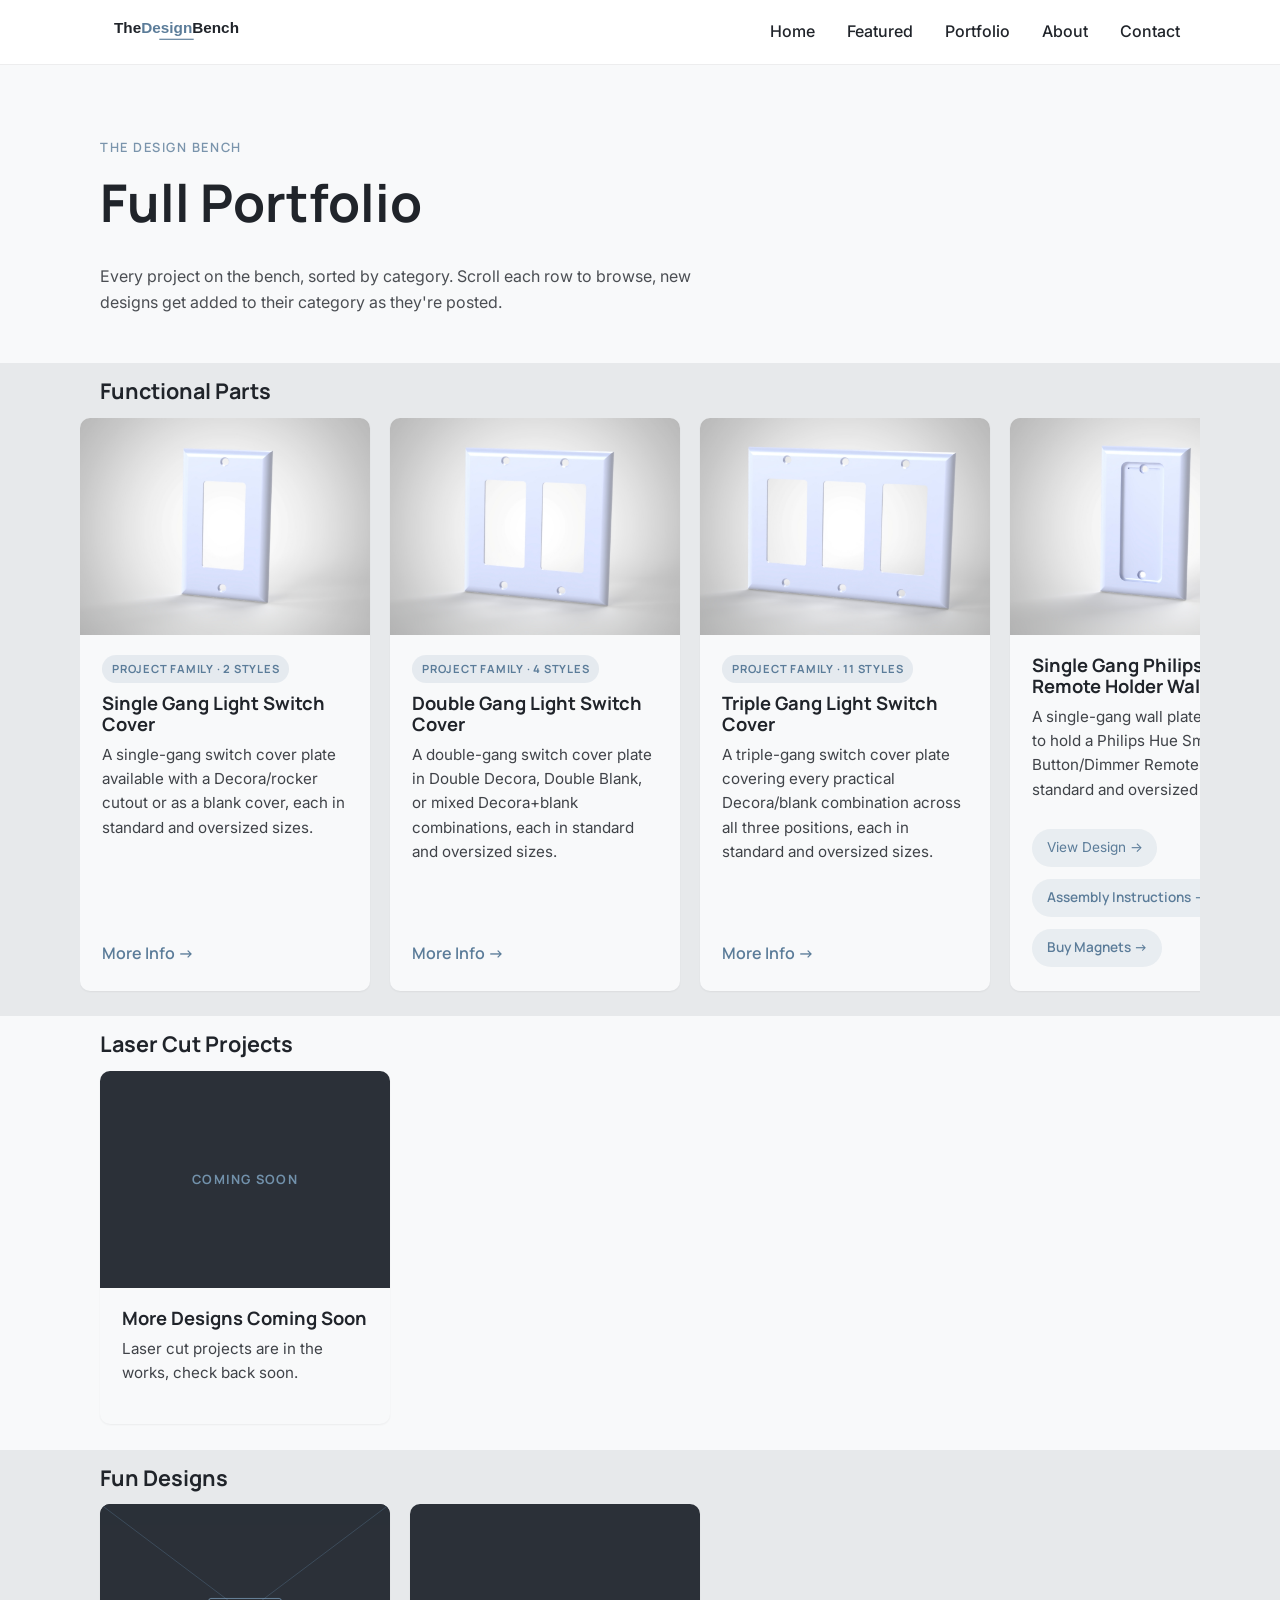
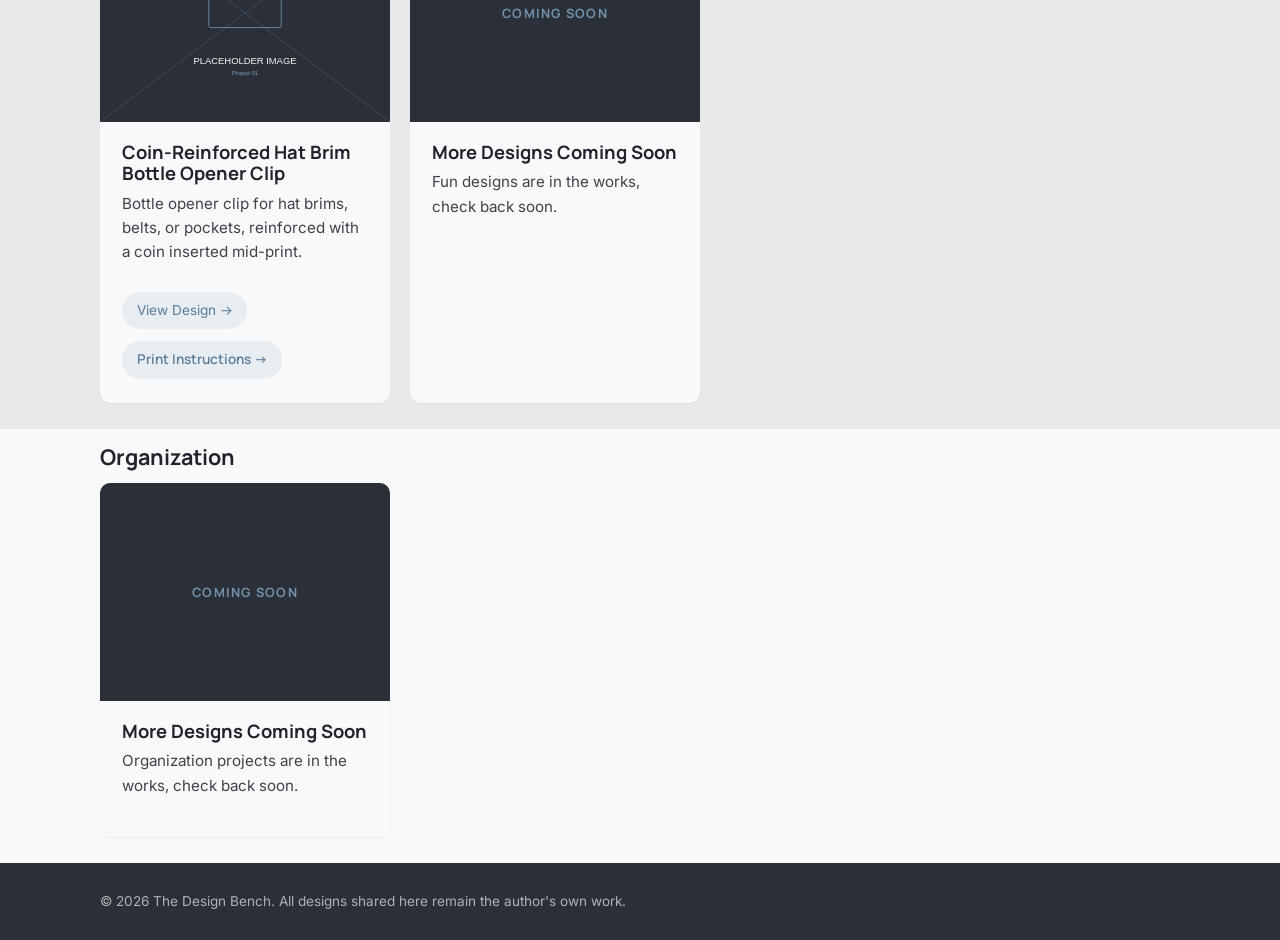
==== commit f70f10a1: "Add Instagram link and Coin-Reinforced Hat Brim Bottle Opener Clip Adds the Instagram profile to the" ====
--- a/portfolio.html
+++ b/portfolio.html
@@ -164,6 +164,21 @@
             </div>
           </article>
 
+          <!-- PROJECT CARD — Triple Gang Philips Hue Remote Holder Wall Plate
+               (family card, see projects/triple-gang-hue-remote-holder.html
+               for the full listing) -->
+          <article class="project-card">
+            <div class="project-image">
+              <img src="assets/images/triple-gang-hue-decora-hue-decora-cover.jpg" alt="Triple Gang Philips Hue Remote Holder Wall Plate render" width="800" height="600" loading="lazy">
+            </div>
+            <div class="project-body">
+              <span class="family-tag">Project Family · 12 Styles</span>
+              <h3>Triple Gang Philips Hue Remote Holder Wall Plate</h3>
+              <p class="project-desc">A triple-gang wall plate combining a Philips Hue Remote holder with blank and/or Decora cutout sections, in standard and oversized sizes.</p>
+              <a href="projects/triple-gang-hue-remote-holder.html" class="project-link">More Info →</a>
+            </div>
+          </article>
+
         </div>
       </div>
     </section>
@@ -200,8 +215,33 @@
       <div class="row-scroll">
         <div class="row-track">
 
-          <!-- COMING SOON — no real fun designs posted yet; replace with real
-               project-card entries as they're ready. -->
+          <!-- PROJECT CARD — Coin-Reinforced Hat Brim Bottle Opener Clip
+               (standalone design, single listing per platform) -->
+          <article class="project-card">
+            <div class="project-image">
+              <!-- TODO: swap for the real render once available -->
+              <img src="assets/images/project-placeholder-1.svg" alt="Coin-Reinforced Hat Brim Bottle Opener Clip render" width="800" height="600" loading="lazy">
+            </div>
+            <div class="project-body">
+              <h3>Coin-Reinforced Hat Brim Bottle Opener Clip</h3>
+              <p class="project-desc">Bottle opener clip for hat brims, belts, or pockets, reinforced with a coin inserted mid-print.</p>
+              <div class="card-actions">
+                <div class="view-design">
+                  <button type="button" class="project-link view-design-btn" aria-haspopup="true" aria-expanded="false">View Design →</button>
+                  <ul class="platform-menu">
+                    <li><a href="https://cults3d.com/en/3d-model/gadget/coin-reinforced-hat-brim-bottle-opener-clip" target="_blank" rel="noopener">Cults3D</a></li>
+                    <li><a href="https://www.printables.com/model/1792244-coin-reinforced-hat-brim-bottle-opener-clip" target="_blank" rel="noopener">Printables</a></li>
+                    <li><a href="https://thangs.com/designer/TheDesignBench/3d-model/Coin-Reinforced%20Hat%20Brim%20Bottle%20Opener%20Clip-1580347" target="_blank" rel="noopener">Thangs</a></li>
+                  </ul>
+                </div>
+                <!-- TODO: swap for the real PDF once it's ready -->
+                <a href="assets/guides/coin-reinforced-hat-brim-bottle-opener-clip-print-guide.pdf" class="project-link" target="_blank" rel="noopener">Print Instructions →</a>
+              </div>
+            </div>
+          </article>
+
+          <!-- COMING SOON — keep alongside real cards until this category has
+               4 designs, then remove. -->
           <article class="project-card">
             <div class="project-image project-image--soon">
               <span class="soon-label">Coming Soon</span>
--- a/style.css
+++ b/style.css
@@ -633,14 +633,20 @@
   margin-bottom: 0.85rem;
 }
 
-/* The scroll container itself carries the .wrap sizing (max-width + gutter
-   padding) so the row's left edge always lines up with the heading above
-   it, and so it always overflows consistently (guaranteeing the "scroll
-   over" affordance) rather than only overflowing on narrow screens. */
+/* The scroll container itself carries the .wrap sizing (max-width, no
+   horizontal padding here) so the row's left edge always lines up with the
+   heading above it, and so it always overflows consistently (guaranteeing
+   the "scroll over" affordance) rather than only overflowing on narrow
+   screens. The gutter inset itself lives on .row-track below, not here —
+   a container's padding-left isn't reliably included in the scrollable
+   area once its content overflows in every browser, which showed up as
+   rows with more cards (that actually scroll) sitting flush left of rows
+   short enough to never scroll. Padding on the scrollable element itself
+   doesn't have that problem. */
 .row-scroll {
   max-width: var(--wrap-max);
   margin: 0 auto;
-  padding: 0 var(--gutter) 0.6rem;
+  padding: 0 0 0.6rem;
   overflow-x: auto;
   /* Explicit, because leaving overflow-y unset lets browsers silently force
      it to "auto" too (the two axes aren't independent unless both are set)
@@ -677,6 +683,7 @@
   display: flex;
   gap: 1.25rem;
   width: max-content;
+  padding: 0 var(--gutter);
 }
 
 .row-track .project-card {
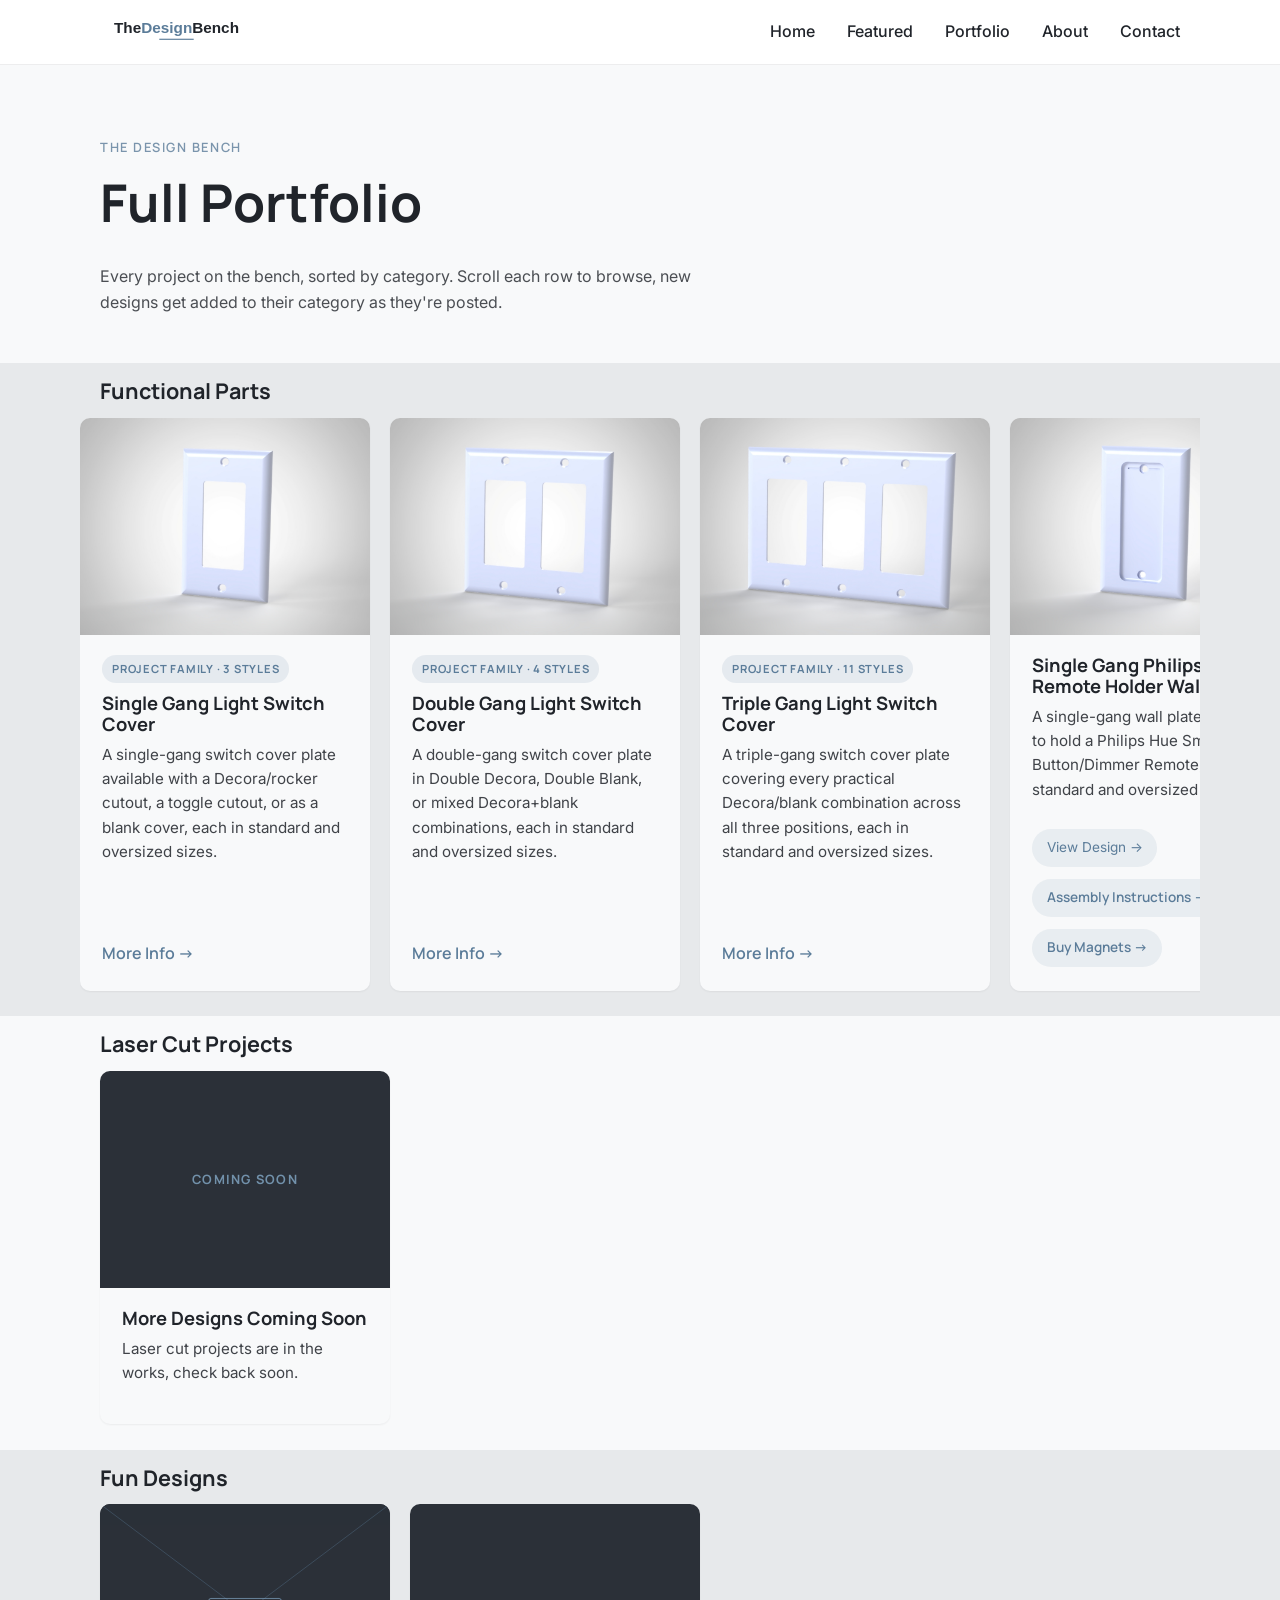
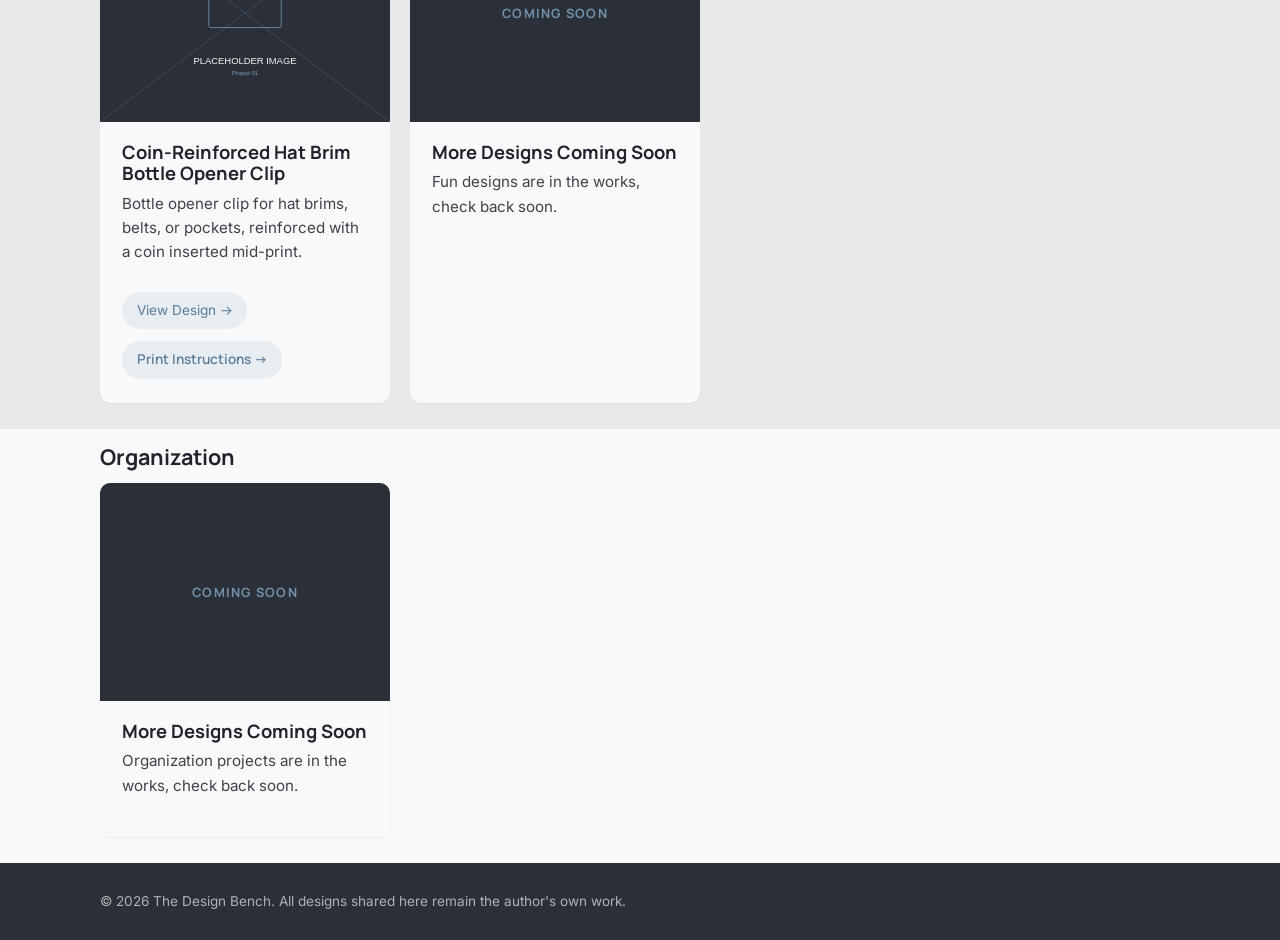
==== commit f13e14cc: "Add Toggle style to Single Gang Light Switch Cover, refresh Blank Cover render Toggle Switch Cutout " ====
--- a/portfolio.html
+++ b/portfolio.html
@@ -90,9 +90,9 @@
               <img src="assets/images/single-gang-decora-cover.jpg" alt="Single Gang Light Switch Cover — Decora/rocker cutout render" width="800" height="600" loading="lazy">
             </div>
             <div class="project-body">
-              <span class="family-tag">Project Family · 2 Styles</span>
+              <span class="family-tag">Project Family · 3 Styles</span>
               <h3>Single Gang Light Switch Cover</h3>
-              <p class="project-desc">A single-gang switch cover plate available with a Decora/rocker cutout or as a blank cover, each in standard and oversized sizes.</p>
+              <p class="project-desc">A single-gang switch cover plate available with a Decora/rocker cutout, a toggle cutout, or as a blank cover, each in standard and oversized sizes.</p>
               <a href="projects/single-gang-light-switch-cover.html" class="project-link">More Info →</a>
             </div>
           </article>
--- a/style.css
+++ b/style.css
@@ -349,6 +349,14 @@
 .card-actions .view-design-btn:hover {
   background: rgba(91, 124, 153, 0.2);
   text-decoration: none;
+}
+
+/* Featured Projects cards are wide enough that .card-actions items sit in
+   one row instead of wrapping like they do on the narrower portfolio row
+   cards — stack them here too so both places look the same. */
+.project-grid .card-actions {
+  flex-direction: column;
+  align-items: flex-start;
 }
 
 /* ---- "Project family" tag — for multi-listing projects that link out to
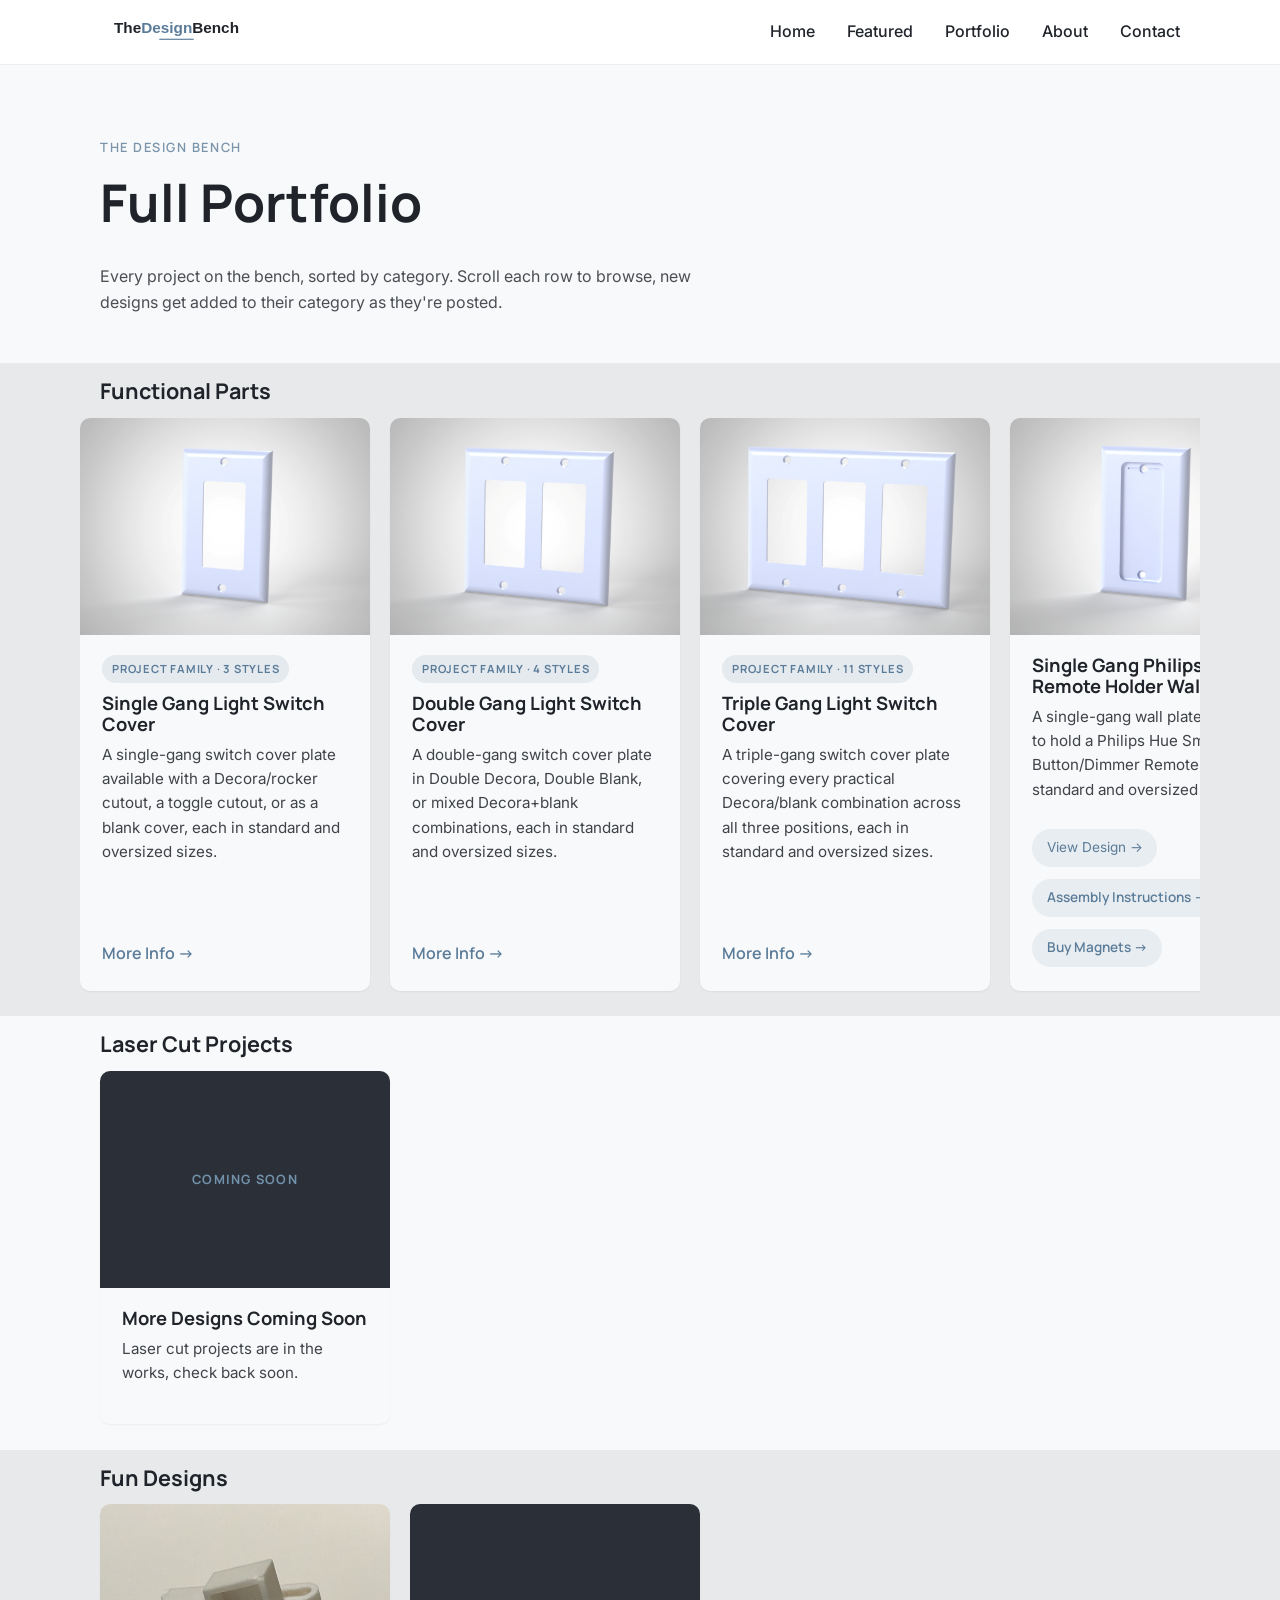
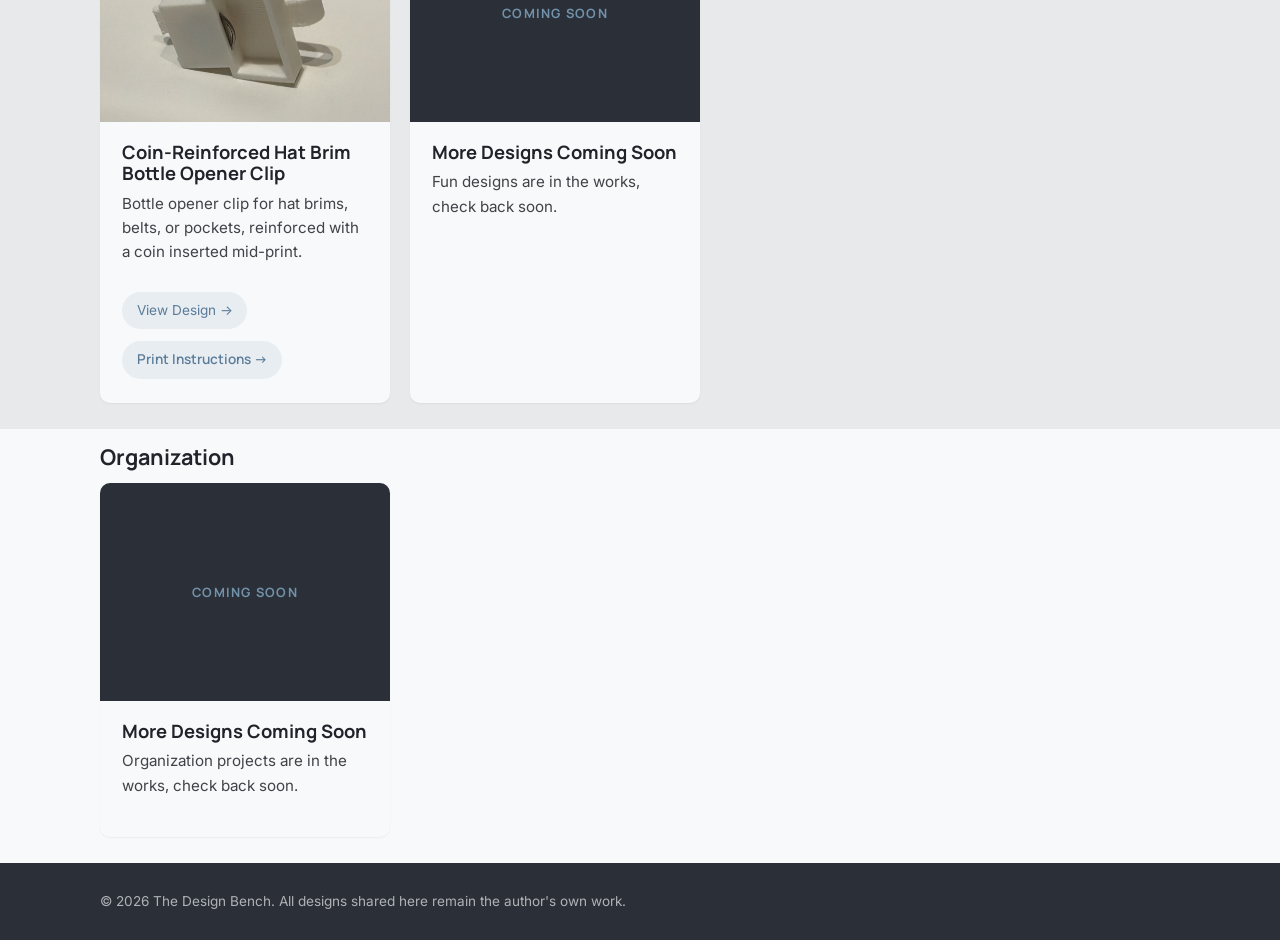
==== commit a9780074: "Add real print photo for Bottle Opener Clip, drop MakerWorld from Contact Swaps the placeholder imag" ====
--- a/portfolio.html
+++ b/portfolio.html
@@ -219,8 +219,8 @@
                (standalone design, single listing per platform) -->
           <article class="project-card">
             <div class="project-image">
-              <!-- TODO: swap for the real render once available -->
-              <img src="assets/images/project-placeholder-1.svg" alt="Coin-Reinforced Hat Brim Bottle Opener Clip render" width="800" height="600" loading="lazy">
+              <!-- TODO: swap for a real 3D render once available -->
+              <img src="assets/images/coin-reinforced-hat-brim-bottle-opener-clip-print.jpg" alt="Coin-Reinforced Hat Brim Bottle Opener Clip, printed with dime insert" width="800" height="600" loading="lazy">
             </div>
             <div class="project-body">
               <h3>Coin-Reinforced Hat Brim Bottle Opener Clip</h3>
